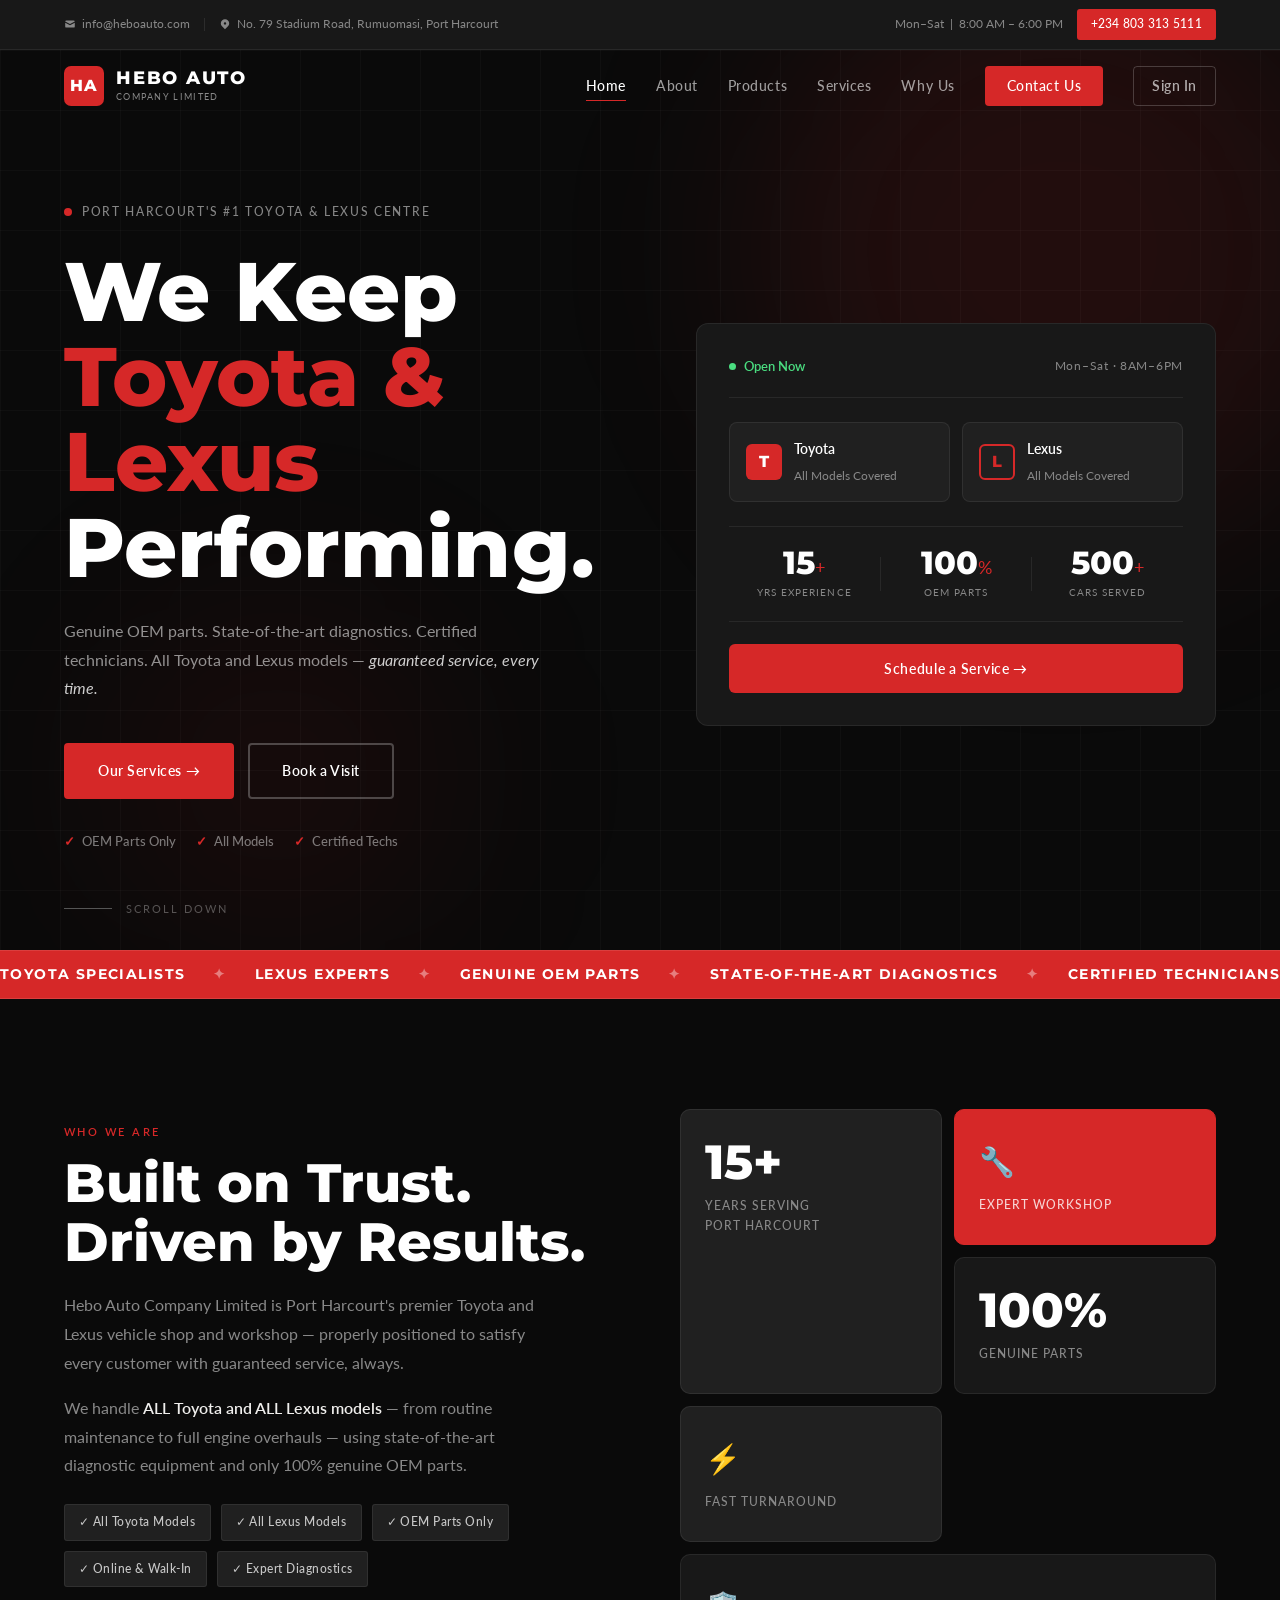
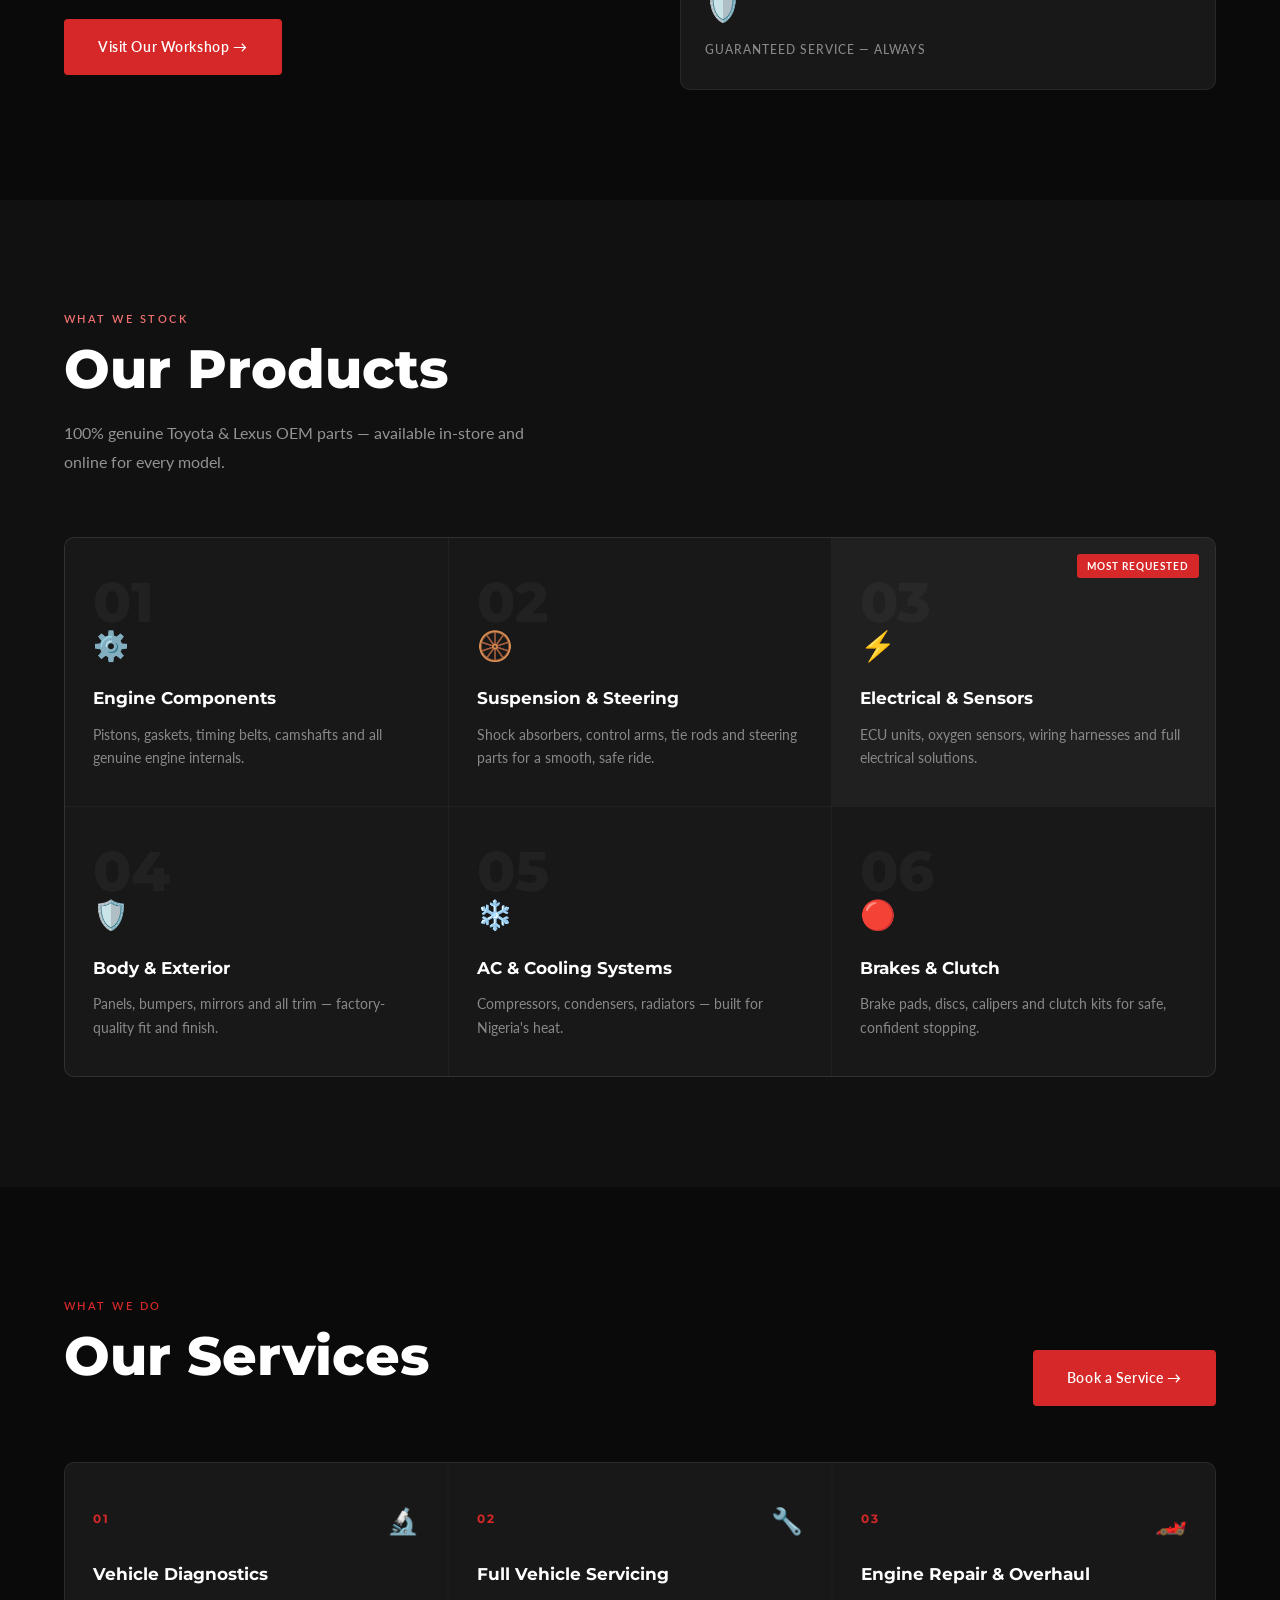
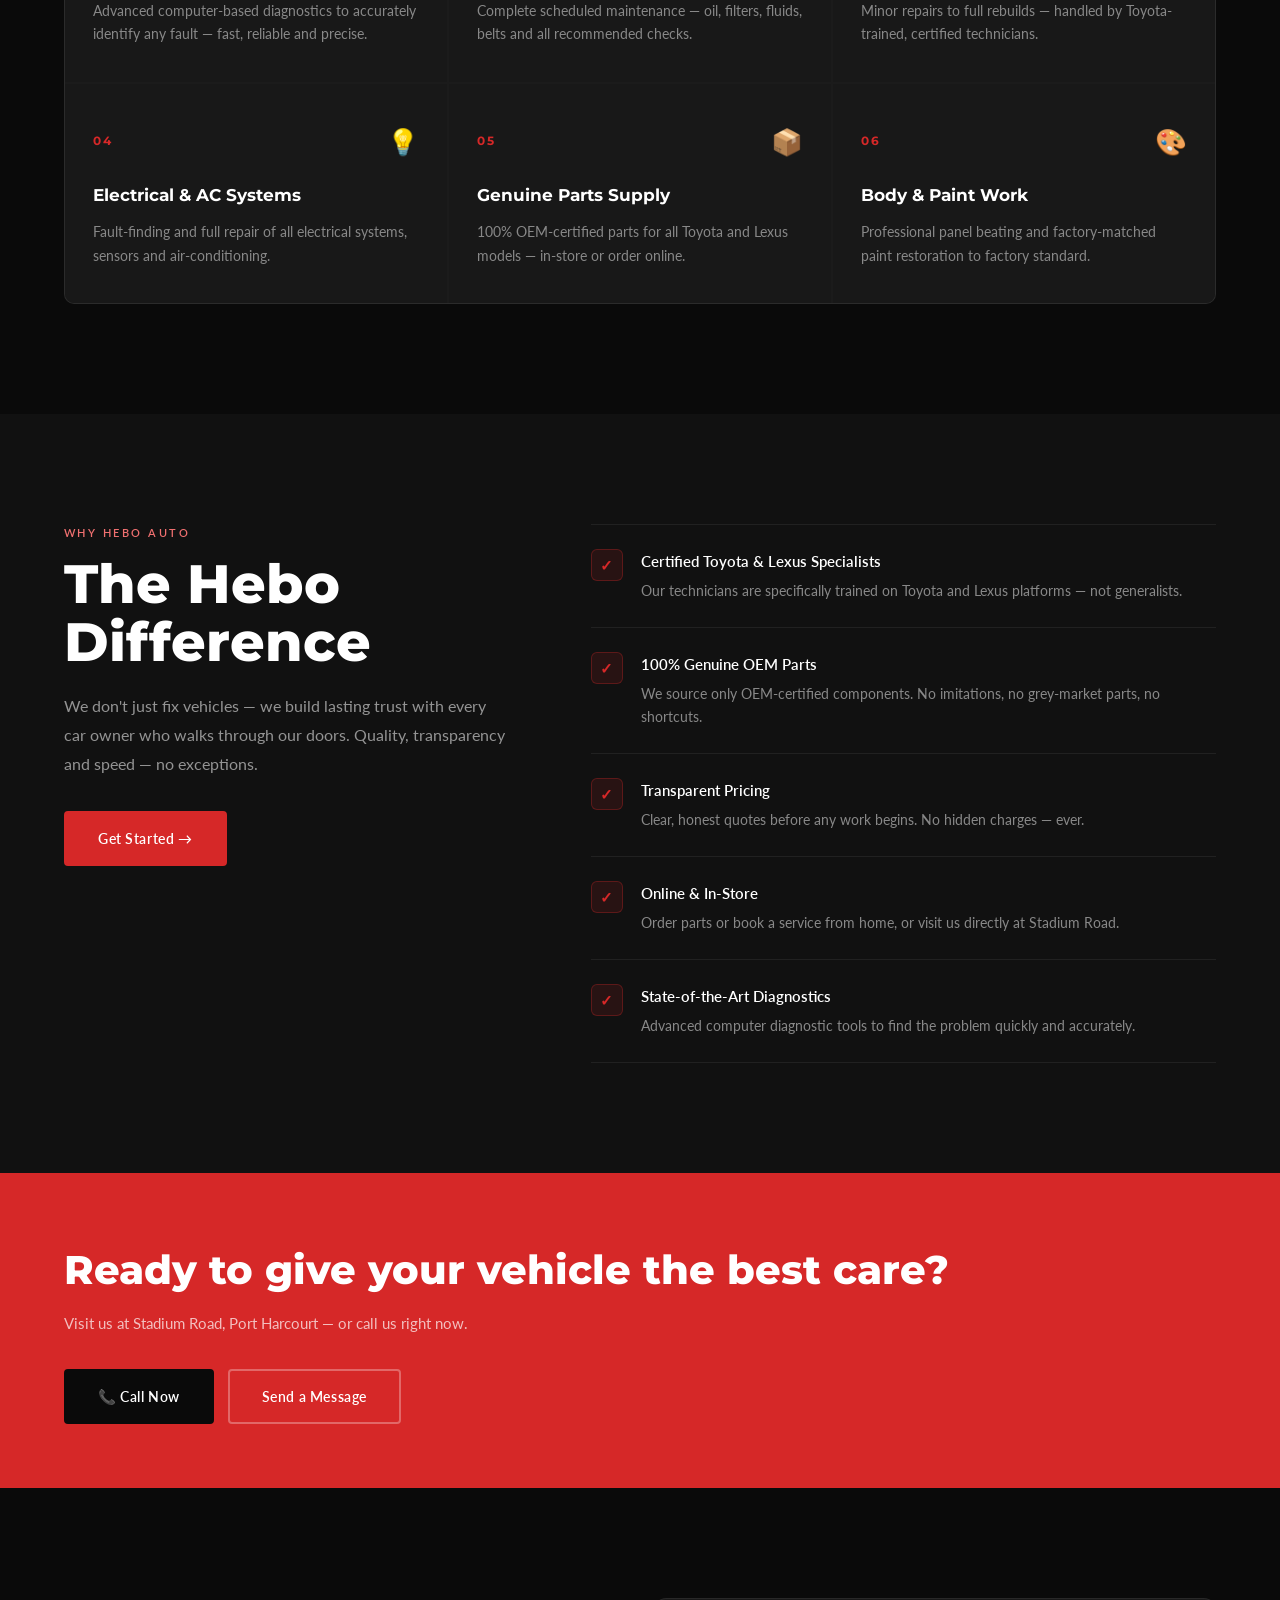
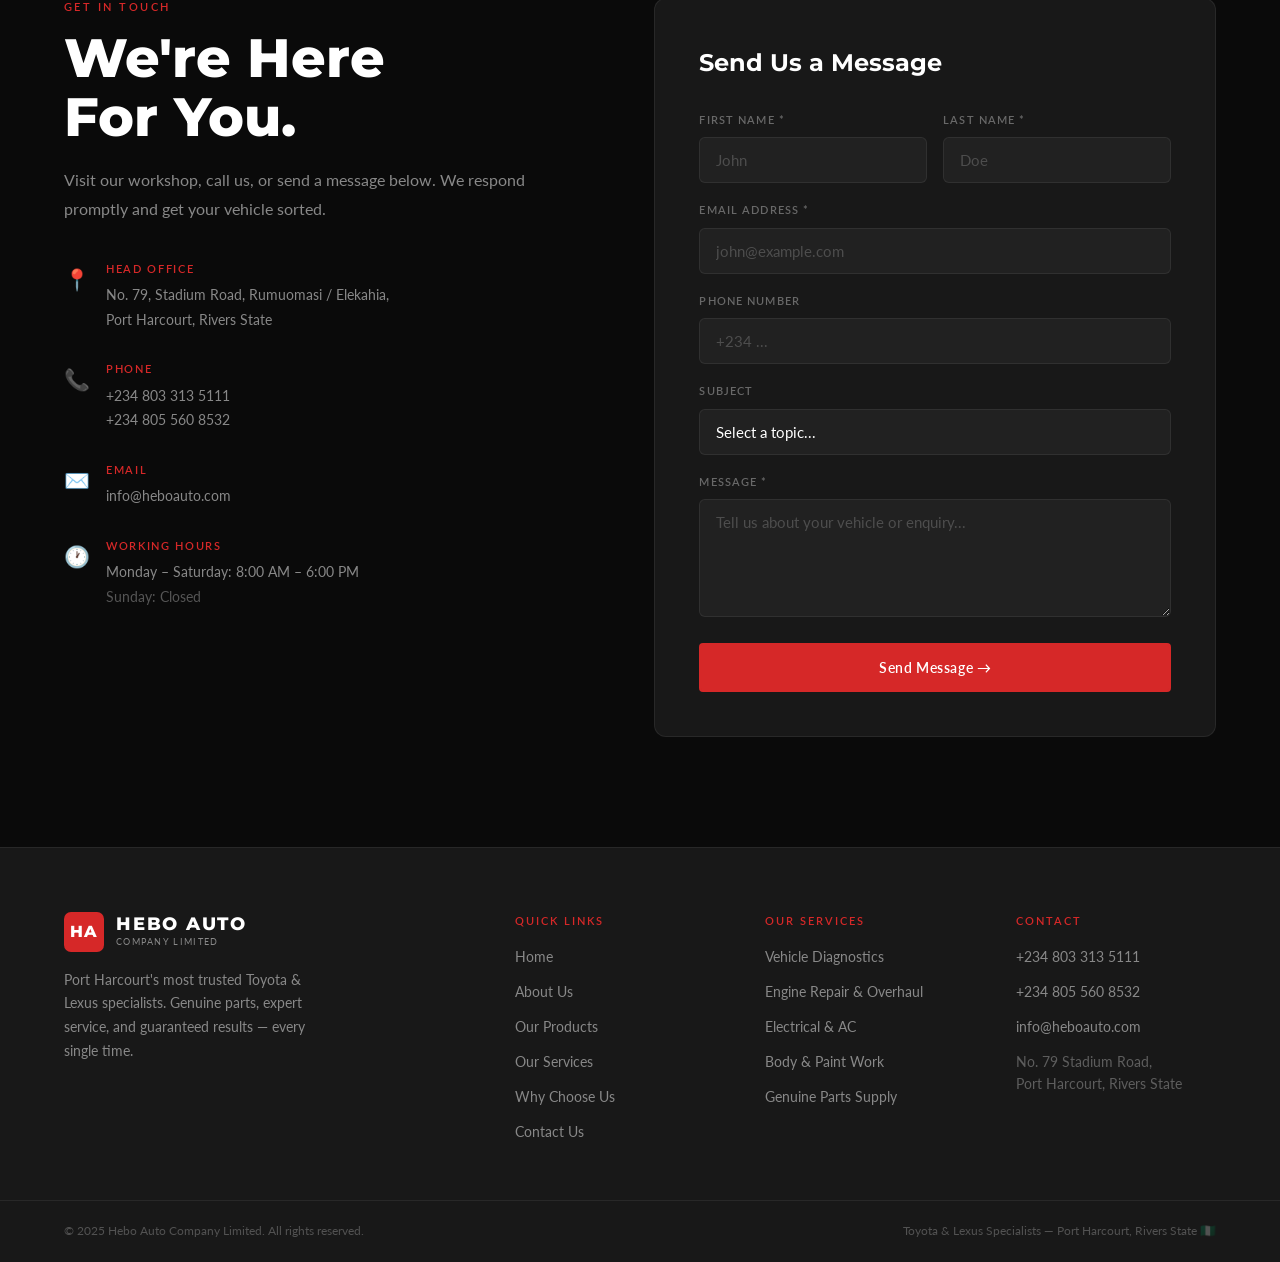
==== index.html @ d813a9c5 "Add files via upload" ====
<!DOCTYPE html>
<html lang="en">
<head>
  <meta charset="UTF-8"/>
  <meta name="viewport" content="width=device-width, initial-scale=1.0"/>
  <title>Hebo Auto Company Limited — Toyota & Lexus Specialists, Port Harcourt</title>
  <link rel="stylesheet" href="style.css"/>
  <link href="https://fonts.googleapis.com/css2?family=Montserrat:wght@400;500;600;700;800;900&family=Lato:wght@300;400;700&display=swap" rel="stylesheet"/>
</head>
<body>

  <!-- PAGE LOADER -->
  <div id="loader" class="loader">
    <div class="loader-content">
      <div class="loader-logo">HEBO<span>AUTO</span></div>
      <div class="loader-progress"><div class="loader-bar"></div></div>
      <div class="loader-tagline">Toyota &amp; Lexus Specialists · Port Harcourt</div>
    </div>
  </div>

  <!-- TOP CONTACT BAR -->
  <div class="topbar" id="topbar">
    <div class="topbar-inner">
      <div class="tb-left">
        <a href="mailto:info@heboauto.com">
          <svg viewBox="0 0 20 20" fill="currentColor"><path d="M2.003 5.884L10 9.882l7.997-3.998A2 2 0 0016 4H4a2 2 0 00-1.997 1.884z"/><path d="M18 8.118l-8 4-8-4V14a2 2 0 002 2h12a2 2 0 002-2V8.118z"/></svg>
          info@heboauto.com
        </a>
        <span class="tb-sep"></span>
        <span>
          <svg viewBox="0 0 20 20" fill="currentColor"><path fill-rule="evenodd" d="M5.05 4.05a7 7 0 119.9 9.9L10 18.9l-4.95-4.95a7 7 0 010-9.9zM10 11a2 2 0 100-4 2 2 0 000 4z" clip-rule="evenodd"/></svg>
          No. 79 Stadium Road, Rumuomasi, Port Harcourt
        </span>
      </div>
      <div class="tb-right">
        <span class="tb-hours">Mon–Sat &nbsp;|&nbsp; 8:00 AM – 6:00 PM</span>
        <a href="tel:+2348033135111" class="tb-phone">+234 803 313 5111</a>
      </div>
    </div>
  </div>

  <!-- NAVIGATION -->
  <header id="header">
    <div class="nav-inner">
      <a href="#home" class="logo">
        <div class="logo-icon">HA</div>
        <div class="logo-words">
          <span class="lw-main">HEBO AUTO</span>
          <span class="lw-sub">Company Limited</span>
        </div>
      </a>

      <nav class="nav-menu" id="navMenu">
        <a href="#home"     class="nm-link">Home</a>
        <a href="#about"    class="nm-link">About</a>
        <a href="#products" class="nm-link">Products</a>
        <a href="#services" class="nm-link">Services</a>
        <a href="#why"      class="nm-link">Why Us</a>
        <a href="#contact"  class="nm-link nm-cta">Contact Us</a>
        <a href="login.html" class="nm-link nm-login">Sign In</a>
      </nav>

      <button id="menuBtn" class="menu-btn" aria-label="Open menu">
        <span></span><span></span><span></span>
      </button>
    </div>
  </header>

  <!-- MOBILE DRAWER -->
  <div class="drawer" id="drawer">
    <div class="drawer-inner">
      <div class="drawer-logo">
        <div class="logo-icon">HA</div>
        <div class="logo-words">
          <span class="lw-main">HEBO AUTO</span>
          <span class="lw-sub">Company Limited</span>
        </div>
      </div>
      <nav class="drawer-nav">
        <a href="#home"     class="dn-link">Home</a>
        <a href="#about"    class="dn-link">About Us</a>
        <a href="#products" class="dn-link">Products</a>
        <a href="#services" class="dn-link">Services</a>
        <a href="#why"      class="dn-link">Why Choose Us</a>
        <a href="#contact"  class="dn-link">Contact Us</a>
        <a href="login.html"  class="dn-link">Sign In / My Account</a>
      </nav>
      <div class="drawer-contact">
        <a href="tel:+2348033135111">📞 +234 803 313 5111</a>
        <a href="tel:+2348055608532">📞 +234 805 560 8532</a>
        <a href="mailto:info@heboauto.com">✉️ info@heboauto.com</a>
      </div>
    </div>
  </div>
  <div class="drawer-backdrop" id="drawerBackdrop"></div>

  <!-- ======================================================
       HERO
  ====================================================== -->
  <section id="home" class="hero">
    <div class="hero-bg">
      <div class="hbg-grid"></div>
      <div class="hbg-glow g1"></div>
      <div class="hbg-glow g2"></div>
    </div>

    <div class="hero-inner">
      <!-- Left copy -->
      <div class="hero-copy">
        <div class="hero-badge">
          <span class="hb-dot"></span>
          Port Harcourt's #1 Toyota &amp; Lexus Centre
        </div>
        <h1 class="hero-title">
          <span class="ht" style="--d:0">We Keep</span>
          <span class="ht ht-red" style="--d:1">Toyota &amp;</span>
          <span class="ht ht-red" style="--d:2">Lexus</span>
          <span class="ht" style="--d:3">Performing.</span>
        </h1>
        <p class="hero-desc">Genuine OEM parts. State-of-the-art diagnostics. Certified technicians. All Toyota and Lexus models — <em>guaranteed service, every time.</em></p>
        <div class="hero-btns">
          <a href="#services" class="btn-red">Our Services <span class="btn-arrow">→</span></a>
          <a href="#contact"  class="btn-border">Book a Visit</a>
        </div>
        <div class="hero-trust">
          <div class="ht-item"><span class="ht-icon">✓</span> OEM Parts Only</div>
          <div class="ht-item"><span class="ht-icon">✓</span> All Models</div>
          <div class="ht-item"><span class="ht-icon">✓</span> Certified Techs</div>
        </div>
      </div>

      <!-- Right panel -->
      <div class="hero-panel">
        <div class="hp-status-row">
          <span class="hp-open"><span class="hp-dot"></span> Open Now</span>
          <span class="hp-time">Mon–Sat · 8AM–6PM</span>
        </div>

        <div class="hp-brands">
          <div class="hpb">
            <div class="hpb-badge">T</div>
            <div class="hpb-info">
              <strong>Toyota</strong>
              <span>All Models Covered</span>
            </div>
          </div>
          <div class="hpb">
            <div class="hpb-badge hpb-outline">L</div>
            <div class="hpb-info">
              <strong>Lexus</strong>
              <span>All Models Covered</span>
            </div>
          </div>
        </div>

        <div class="hp-stats">
          <div class="hps">
            <div class="hps-num"><strong data-to="15">0</strong><span>+</span></div>
            <span class="hps-lab">Yrs Experience</span>
          </div>
          <div class="hps-div"></div>
          <div class="hps">
            <div class="hps-num"><strong data-to="100">0</strong><span>%</span></div>
            <span class="hps-lab">OEM Parts</span>
          </div>
          <div class="hps-div"></div>
          <div class="hps">
            <div class="hps-num"><strong data-to="500">0</strong><span>+</span></div>
            <span class="hps-lab">Cars Served</span>
          </div>
        </div>

        <a href="#contact" class="hp-cta">Schedule a Service →</a>
      </div>
    </div>

    <div class="hero-scroll">
      <div class="hs-bar"></div>
      <span>Scroll Down</span>
    </div>
  </section>

  <!-- MARQUEE BAND -->
  <div class="band">
    <div class="band-track">
      <span>Toyota Specialists</span><i>✦</i>
      <span>Lexus Experts</span><i>✦</i>
      <span>Genuine OEM Parts</span><i>✦</i>
      <span>State-of-the-Art Diagnostics</span><i>✦</i>
      <span>Certified Technicians</span><i>✦</i>
      <span>Fast Turnaround</span><i>✦</i>
      <span>Port Harcourt's Best</span><i>✦</i>
      <span>Guaranteed Service</span><i>✦</i>
      <span>Toyota Specialists</span><i>✦</i>
      <span>Lexus Experts</span><i>✦</i>
      <span>Genuine OEM Parts</span><i>✦</i>
      <span>State-of-the-Art Diagnostics</span><i>✦</i>
      <span>Certified Technicians</span><i>✦</i>
      <span>Fast Turnaround</span><i>✦</i>
      <span>Port Harcourt's Best</span><i>✦</i>
      <span>Guaranteed Service</span><i>✦</i>
    </div>
  </div>

  <!-- ======================================================
       ABOUT
  ====================================================== -->
  <section id="about" class="about">
    <div class="wrap">
      <div class="about-left anim-left">
        <p class="label">Who We Are</p>
        <h2 class="sec-h2">Built on Trust.<br/>Driven by Results.</h2>
        <p class="sec-p">Hebo Auto Company Limited is Port Harcourt's premier Toyota and Lexus vehicle shop and workshop — properly positioned to satisfy every customer with guaranteed service, always.</p>
        <p class="sec-p">We handle <strong>ALL Toyota and ALL Lexus models</strong> — from routine maintenance to full engine overhauls — using state-of-the-art diagnostic equipment and only 100% genuine OEM parts.</p>
        <div class="tag-list">
          <span class="tag">✓ All Toyota Models</span>
          <span class="tag">✓ All Lexus Models</span>
          <span class="tag">✓ OEM Parts Only</span>
          <span class="tag">✓ Online &amp; Walk-In</span>
          <span class="tag">✓ Expert Diagnostics</span>
        </div>
        <a href="#contact" class="btn-red">Visit Our Workshop →</a>
      </div>

      <div class="about-right anim-right">
        <div class="mosaic">
          <div class="mc mc-tall mc-dark">
            <span class="mc-big">15+</span>
            <span class="mc-lab">Years Serving<br/>Port Harcourt</span>
          </div>
          <div class="mc mc-red">
            <span class="mc-ico">🔧</span>
            <span class="mc-lab">Expert Workshop</span>
          </div>
          <div class="mc">
            <span class="mc-big">100%</span>
            <span class="mc-lab">Genuine Parts</span>
          </div>
          <div class="mc mc-dark">
            <span class="mc-ico">⚡</span>
            <span class="mc-lab">Fast Turnaround</span>
          </div>
          <div class="mc mc-wide">
            <span class="mc-ico">🛡️</span>
            <span class="mc-lab">Guaranteed Service — Always</span>
          </div>
        </div>
      </div>
    </div>
  </section>

  <!-- ======================================================
       PRODUCTS
  ====================================================== -->
  <section id="products" class="products">
    <div class="wrap">
      <div class="sec-head anim-up">
        <p class="label label--light">What We Stock</p>
        <h2 class="sec-h2 sec-h2--light">Our Products</h2>
        <p class="sec-p sec-p--light">100% genuine Toyota &amp; Lexus OEM parts — available in-store and online for every model.</p>
      </div>

      <div class="prod-grid">
        <div class="pc anim-up" style="--pd:0s">
          <div class="pc-n">01</div>
          <div class="pc-ico">⚙️</div>
          <h3>Engine Components</h3>
          <p>Pistons, gaskets, timing belts, camshafts and all genuine engine internals.</p>
          <div class="pc-line"></div>
        </div>
        <div class="pc anim-up" style="--pd:.07s">
          <div class="pc-n">02</div>
          <div class="pc-ico">🛞</div>
          <h3>Suspension &amp; Steering</h3>
          <p>Shock absorbers, control arms, tie rods and steering parts for a smooth, safe ride.</p>
          <div class="pc-line"></div>
        </div>
        <div class="pc pc-hot anim-up" style="--pd:.14s">
          <div class="pc-badge">Most Requested</div>
          <div class="pc-n">03</div>
          <div class="pc-ico">⚡</div>
          <h3>Electrical &amp; Sensors</h3>
          <p>ECU units, oxygen sensors, wiring harnesses and full electrical solutions.</p>
          <div class="pc-line"></div>
        </div>
        <div class="pc anim-up" style="--pd:.21s">
          <div class="pc-n">04</div>
          <div class="pc-ico">🛡️</div>
          <h3>Body &amp; Exterior</h3>
          <p>Panels, bumpers, mirrors and all trim — factory-quality fit and finish.</p>
          <div class="pc-line"></div>
        </div>
        <div class="pc anim-up" style="--pd:.28s">
          <div class="pc-n">05</div>
          <div class="pc-ico">❄️</div>
          <h3>AC &amp; Cooling Systems</h3>
          <p>Compressors, condensers, radiators — built for Nigeria's heat.</p>
          <div class="pc-line"></div>
        </div>
        <div class="pc anim-up" style="--pd:.35s">
          <div class="pc-n">06</div>
          <div class="pc-ico">🔴</div>
          <h3>Brakes &amp; Clutch</h3>
          <p>Brake pads, discs, calipers and clutch kits for safe, confident stopping.</p>
          <div class="pc-line"></div>
        </div>
      </div>
    </div>
  </section>

  <!-- ======================================================
       SERVICES
  ====================================================== -->
  <section id="services" class="services">
    <div class="wrap">
      <div class="svc-top anim-up">
        <div>
          <p class="label">What We Do</p>
          <h2 class="sec-h2">Our Services</h2>
        </div>
        <a href="#contact" class="btn-red">Book a Service →</a>
      </div>

      <div class="svc-grid">
        <div class="sc anim-up" style="--pd:0s">
          <div class="sc-head"><span class="sc-n">01</span><span class="sc-ico">🔬</span></div>
          <h3>Vehicle Diagnostics</h3>
          <p>Advanced computer-based diagnostics to accurately identify any fault — fast, reliable and precise.</p>
        </div>
        <div class="sc anim-up" style="--pd:.07s">
          <div class="sc-head"><span class="sc-n">02</span><span class="sc-ico">🔧</span></div>
          <h3>Full Vehicle Servicing</h3>
          <p>Complete scheduled maintenance — oil, filters, fluids, belts and all recommended checks.</p>
        </div>
        <div class="sc anim-up" style="--pd:.14s">
          <div class="sc-head"><span class="sc-n">03</span><span class="sc-ico">🏎️</span></div>
          <h3>Engine Repair &amp; Overhaul</h3>
          <p>Minor repairs to full rebuilds — handled by Toyota-trained, certified technicians.</p>
        </div>
        <div class="sc anim-up" style="--pd:.21s">
          <div class="sc-head"><span class="sc-n">04</span><span class="sc-ico">💡</span></div>
          <h3>Electrical &amp; AC Systems</h3>
          <p>Fault-finding and full repair of all electrical systems, sensors and air-conditioning.</p>
        </div>
        <div class="sc anim-up" style="--pd:.28s">
          <div class="sc-head"><span class="sc-n">05</span><span class="sc-ico">📦</span></div>
          <h3>Genuine Parts Supply</h3>
          <p>100% OEM-certified parts for all Toyota and Lexus models — in-store or order online.</p>
        </div>
        <div class="sc anim-up" style="--pd:.35s">
          <div class="sc-head"><span class="sc-n">06</span><span class="sc-ico">🎨</span></div>
          <h3>Body &amp; Paint Work</h3>
          <p>Professional panel beating and factory-matched paint restoration to factory standard.</p>
        </div>
      </div>
    </div>
  </section>

  <!-- ======================================================
       WHY US
  ====================================================== -->
  <section id="why" class="why">
    <div class="wrap why-inner">
      <div class="why-left anim-left">
        <p class="label label--light">Why Hebo Auto</p>
        <h2 class="sec-h2 sec-h2--light">The Hebo<br/>Difference</h2>
        <p class="sec-p sec-p--light">We don't just fix vehicles — we build lasting trust with every car owner who walks through our doors. Quality, transparency and speed — no exceptions.</p>
        <a href="#contact" class="btn-red" style="margin-top:16px">Get Started →</a>
      </div>

      <div class="why-right anim-right">
        <div class="wi">
          <div class="wi-check">✓</div>
          <div class="wi-body">
            <strong>Certified Toyota &amp; Lexus Specialists</strong>
            <p>Our technicians are specifically trained on Toyota and Lexus platforms — not generalists.</p>
          </div>
        </div>
        <div class="wi">
          <div class="wi-check">✓</div>
          <div class="wi-body">
            <strong>100% Genuine OEM Parts</strong>
            <p>We source only OEM-certified components. No imitations, no grey-market parts, no shortcuts.</p>
          </div>
        </div>
        <div class="wi">
          <div class="wi-check">✓</div>
          <div class="wi-body">
            <strong>Transparent Pricing</strong>
            <p>Clear, honest quotes before any work begins. No hidden charges — ever.</p>
          </div>
        </div>
        <div class="wi">
          <div class="wi-check">✓</div>
          <div class="wi-body">
            <strong>Online &amp; In-Store</strong>
            <p>Order parts or book a service from home, or visit us directly at Stadium Road.</p>
          </div>
        </div>
        <div class="wi">
          <div class="wi-check">✓</div>
          <div class="wi-body">
            <strong>State-of-the-Art Diagnostics</strong>
            <p>Advanced computer diagnostic tools to find the problem quickly and accurately.</p>
          </div>
        </div>
      </div>
    </div>
  </section>

  <!-- CTA BAND -->
  <div class="cta-band">
    <div class="ctab-inner">
      <div class="ctab-text anim-up">
        <h2>Ready to give your vehicle the best care?</h2>
        <p>Visit us at Stadium Road, Port Harcourt — or call us right now.</p>
      </div>
      <div class="ctab-btns anim-up">
        <a href="tel:+2348033135111" class="btn-red">📞 Call Now</a>
        <a href="#contact" class="btn-border btn-border--light">Send a Message</a>
      </div>
    </div>
  </div>

  <!-- ======================================================
       CONTACT
  ====================================================== -->
  <section id="contact" class="contact">
    <div class="wrap contact-inner">
      <div class="contact-left anim-left">
        <p class="label">Get In Touch</p>
        <h2 class="sec-h2">We're Here<br/>For You.</h2>
        <p class="sec-p">Visit our workshop, call us, or send a message below. We respond promptly and get your vehicle sorted.</p>

        <div class="ci-list">
          <div class="ci">
            <span class="ci-ico">📍</span>
            <div>
              <strong>Head Office</strong>
              <p>No. 79, Stadium Road, Rumuomasi / Elekahia,<br/>Port Harcourt, Rivers State</p>
            </div>
          </div>
          <div class="ci">
            <span class="ci-ico">📞</span>
            <div>
              <strong>Phone</strong>
              <p><a href="tel:+2348033135111">+234 803 313 5111</a></p>
              <p><a href="tel:+2348055608532">+234 805 560 8532</a></p>
            </div>
          </div>
          <div class="ci">
            <span class="ci-ico">✉️</span>
            <div>
              <strong>Email</strong>
              <p><a href="mailto:info@heboauto.com">info@heboauto.com</a></p>
            </div>
          </div>
          <div class="ci">
            <span class="ci-ico">🕐</span>
            <div>
              <strong>Working Hours</strong>
              <p>Monday – Saturday: 8:00 AM – 6:00 PM</p>
              <p class="closed">Sunday: Closed</p>
            </div>
          </div>
        </div>
      </div>

      <div class="contact-right anim-right">
        <form id="contactForm" class="cform" novalidate>
          <h3>Send Us a Message</h3>
          <div class="cf-row">
            <div class="cf-f">
              <label>First Name *</label>
              <input type="text" id="fname" placeholder="John" required/>
            </div>
            <div class="cf-f">
              <label>Last Name *</label>
              <input type="text" id="lname" placeholder="Doe" required/>
            </div>
          </div>
          <div class="cf-f">
            <label>Email Address *</label>
            <input type="email" id="cemail" placeholder="john@example.com" required/>
          </div>
          <div class="cf-f">
            <label>Phone Number</label>
            <input type="tel" id="cphone" placeholder="+234 ..."/>
          </div>
          <div class="cf-f">
            <label>Subject</label>
            <select id="csubject">
              <option value="">Select a topic...</option>
              <option>Vehicle Servicing</option>
              <option>Spare Parts Enquiry</option>
              <option>Engine Repair</option>
              <option>Diagnostics</option>
              <option>Body &amp; Paint</option>
              <option>Other</option>
            </select>
          </div>
          <div class="cf-f">
            <label>Message *</label>
            <textarea id="cmessage" rows="5" placeholder="Tell us about your vehicle or enquiry..." required></textarea>
          </div>
          <button type="submit" class="btn-red btn-full">Send Message →</button>
          <div class="cf-success" id="formSuccess">✅ Message received! We'll be in touch shortly.</div>
        </form>
      </div>
    </div>
  </section>

  <!-- ======================================================
       FOOTER
  ====================================================== -->
  <footer class="footer">
    <div class="footer-top">
      <div class="ft-brand">
        <div class="logo" style="margin-bottom:16px">
          <div class="logo-icon">HA</div>
          <div class="logo-words">
            <span class="lw-main">HEBO AUTO</span>
            <span class="lw-sub">Company Limited</span>
          </div>
        </div>
        <p>Port Harcourt's most trusted Toyota &amp; Lexus specialists. Genuine parts, expert service, and guaranteed results — every single time.</p>
      </div>
      <div class="ft-col">
        <strong>Quick Links</strong>
        <a href="#home">Home</a>
        <a href="#about">About Us</a>
        <a href="#products">Our Products</a>
        <a href="#services">Our Services</a>
        <a href="#why">Why Choose Us</a>
        <a href="#contact">Contact Us</a>
      </div>
      <div class="ft-col">
        <strong>Our Services</strong>
        <a href="#services">Vehicle Diagnostics</a>
        <a href="#services">Engine Repair &amp; Overhaul</a>
        <a href="#services">Electrical &amp; AC</a>
        <a href="#services">Body &amp; Paint Work</a>
        <a href="#services">Genuine Parts Supply</a>
      </div>
      <div class="ft-col">
        <strong>Contact</strong>
        <a href="tel:+2348033135111">+234 803 313 5111</a>
        <a href="tel:+2348055608532">+234 805 560 8532</a>
        <a href="mailto:info@heboauto.com">info@heboauto.com</a>
        <span>No. 79 Stadium Road,<br/>Port Harcourt, Rivers State</span>
      </div>
    </div>
    <div class="footer-bottom">
      <p>© 2025 Hebo Auto Company Limited. All rights reserved.</p>
      <p>Toyota &amp; Lexus Specialists — Port Harcourt, Rivers State 🇳🇬</p>
    </div>
  </footer>

  <script src="script.js"></script>
</body>
</html>
---- style.css ----
/* ============================================================
   HEBO AUTO — COMPLETE STYLESHEET
   Theme: Dark Automotive · Red Accent · Montserrat + Lato
   ============================================================ */

:root {
  --black:   #0a0a0a;
  --dark:    #111111;
  --dark2:   #181818;
  --dark3:   #202020;
  --dark4:   #2c2c2c;
  --red:     #d62828;
  --red2:    #e03535;
  --red-dim: rgba(214,40,40,0.12);
  --white:   #ffffff;
  --off:     #f0efed;
  --grey:    #888888;
  --grey2:   #555555;
  --border:  rgba(255,255,255,0.07);

  --mont: 'Montserrat', sans-serif;
  --lato: 'Lato', sans-serif;
  --ease:  cubic-bezier(.4,0,.2,1);
}

/* ── RESET ── */
*,*::before,*::after { box-sizing:border-box; margin:0; padding:0 }
html { scroll-behavior:smooth; font-size:16px }
body { font-family:var(--lato); background:var(--black); color:var(--white); line-height:1.65; overflow-x:hidden }
a { color:inherit; text-decoration:none }
strong { font-weight:600; color:var(--white) }
em { font-style:italic; color:rgba(255,255,255,.8) }
::-webkit-scrollbar { width:4px }
::-webkit-scrollbar-track { background:var(--dark) }
::-webkit-scrollbar-thumb { background:var(--red); border-radius:2px }

/* ── PAGE LOADER ── */
.loader {
  position:fixed; inset:0;
  background:var(--black);
  display:flex; align-items:center; justify-content:center;
  z-index:9999;
  transition:opacity .7s var(--ease), visibility .7s;
}
.loader.out { opacity:0; visibility:hidden; pointer-events:none }
.loader-content { text-align:center }
.loader-logo {
  font-family:var(--mont); font-size:2.2rem; font-weight:800;
  letter-spacing:.2em; color:var(--white); margin-bottom:24px;
  animation:fadeIn .5s ease forwards;
}
.loader-logo span { color:var(--red) }
.loader-progress {
  width:200px; height:2px; background:var(--dark4);
  border-radius:2px; overflow:hidden; margin:0 auto 16px;
}
.loader-bar {
  height:100%; background:var(--red); width:0;
  animation:loadBar 1.6s var(--ease) forwards;
}
@keyframes loadBar { to { width:100% } }
.loader-tagline {
  font-size:.72rem; letter-spacing:.18em; text-transform:uppercase;
  color:var(--grey); animation:fadeIn .5s ease .4s both;
}

/* ── TOP BAR ── */
.topbar {
  background:var(--dark2); border-bottom:1px solid var(--border);
  padding:9px 5%; font-size:.78rem;
}
.topbar-inner {
  max-width:1280px; margin:0 auto;
  display:flex; justify-content:space-between; align-items:center;
  gap:12px; flex-wrap:wrap;
}
.tb-left, .tb-right { display:flex; align-items:center; gap:14px; flex-wrap:wrap }
.tb-left a, .tb-left span {
  color:var(--grey); display:flex; align-items:center; gap:6px;
  transition:color .2s;
}
.tb-left a:hover { color:var(--white) }
.tb-left svg { width:12px; height:12px; flex-shrink:0 }
.tb-sep { width:1px; height:13px; background:var(--dark4) }
.tb-hours { color:var(--grey) }
.tb-phone {
  background:var(--red); color:var(--white);
  padding:5px 14px; border-radius:3px;
  font-weight:500; letter-spacing:.02em;
  transition:background .2s;
}
.tb-phone:hover { background:var(--red2) }

/* ── HEADER ── */
#header {
  position:fixed; left:0; right:0; z-index:800;
  padding:16px 5%;
  transition:background .4s var(--ease), padding .3s, box-shadow .4s, top .3s;
  top:37px;
}
#header.scrolled {
  background:rgba(10,10,10,.97);
  backdrop-filter:blur(20px);
  padding:12px 5%;
  box-shadow:0 1px 0 var(--border);
  top:0;
}
.nav-inner {
  max-width:1280px; margin:0 auto;
  display:flex; align-items:center; justify-content:space-between; gap:24px;
}
.logo { display:flex; align-items:center; gap:12px }
.logo-icon {
  width:40px; height:40px; border-radius:7px;
  background:var(--red); flex-shrink:0;
  font-family:var(--mont); font-size:1rem; font-weight:800;
  display:flex; align-items:center; justify-content:center;
  color:var(--white); letter-spacing:.04em;
  transition:background .2s;
}
.logo:hover .logo-icon { background:var(--red2) }
.lw-main {
  display:block; font-family:var(--mont);
  font-size:1.1rem; font-weight:800; letter-spacing:.1em;
  color:var(--white); line-height:1.1;
}
.lw-sub {
  display:block; font-size:.58rem; letter-spacing:.14em;
  text-transform:uppercase; color:var(--grey); margin-top:1px;
}
.nav-menu { display:flex; align-items:center; gap:30px }
.nm-link {
  font-size:.85rem; font-weight:500; letter-spacing:.04em;
  color:rgba(255,255,255,.6); position:relative;
  transition:color .25s;
}
.nm-link::after {
  content:''; position:absolute; bottom:-4px; left:0;
  height:1.5px; width:0; background:var(--red);
  transition:width .3s var(--ease);
}
.nm-link:hover, .nm-link.active { color:var(--white) }
.nm-link:hover::after, .nm-link.active::after { width:100% }
.nm-cta {
  background:var(--red); color:var(--white) !important;
  padding:9px 22px; border-radius:4px;
  transition:background .25s, transform .2s !important;
}
.nm-cta::after { display:none !important }
.nm-cta:hover { background:var(--red2); transform:translateY(-1px) }

/* Hamburger */
.menu-btn {
  display:none; flex-direction:column; gap:5px;
  background:none; border:none; cursor:pointer; padding:6px; z-index:810;
}
.menu-btn span {
  display:block; width:24px; height:2px;
  background:var(--white); border-radius:2px;
  transition:.3s var(--ease);
}
.menu-btn.open span:nth-child(1) { transform:translateY(7px) rotate(45deg) }
.menu-btn.open span:nth-child(2) { opacity:0 }
.menu-btn.open span:nth-child(3) { transform:translateY(-7px) rotate(-45deg) }

/* ── MOBILE DRAWER ── */
.drawer {
  position:fixed; top:0; right:-320px; width:300px; height:100vh;
  background:var(--dark2); z-index:900;
  transition:right .4s var(--ease);
  border-left:1px solid var(--border);
  overflow-y:auto;
}
.drawer.open { right:0 }
.drawer-backdrop {
  position:fixed; inset:0; background:rgba(0,0,0,.6);
  z-index:899; opacity:0; visibility:hidden;
  transition:opacity .4s, visibility .4s;
}
.drawer-backdrop.show { opacity:1; visibility:visible }
.drawer-inner { padding:32px 28px }
.drawer-logo { display:flex; align-items:center; gap:12px; margin-bottom:40px; padding-bottom:28px; border-bottom:1px solid var(--border) }
.drawer-nav { display:flex; flex-direction:column; gap:4px; margin-bottom:40px }
.dn-link {
  font-family:var(--mont); font-size:1.1rem; font-weight:700;
  color:rgba(255,255,255,.65); padding:12px 0;
  border-bottom:1px solid var(--border);
  transition:color .2s, padding-left .2s;
}
.dn-link:last-child { border-bottom:none }
.dn-link:hover { color:var(--red); padding-left:8px }
.drawer-contact { display:flex; flex-direction:column; gap:10px }
.drawer-contact a { font-size:.88rem; color:var(--grey); transition:color .2s }
.drawer-contact a:hover { color:var(--white) }

/* ── BUTTONS ── */
.btn-red {
  display:inline-block;
  background:var(--red); color:var(--white);
  font-family:var(--lato); font-weight:600; font-size:.9rem;
  letter-spacing:.04em; padding:14px 32px; border-radius:4px;
  border:2px solid var(--red);
  transition:background .25s, transform .25s, box-shadow .25s;
}
.btn-red:hover { background:var(--red2); transform:translateY(-2px); box-shadow:0 10px 30px rgba(214,40,40,.3) }
.btn-arrow { display:inline-block; transition:transform .25s }
.btn-red:hover .btn-arrow { transform:translateX(4px) }
.btn-full { width:100%; text-align:center }

.btn-border {
  display:inline-block; background:transparent; color:var(--white);
  font-weight:600; font-size:.9rem; letter-spacing:.04em;
  padding:14px 32px; border-radius:4px;
  border:2px solid rgba(255,255,255,.25);
  transition:border-color .25s, transform .25s;
}
.btn-border:hover { border-color:var(--white); transform:translateY(-2px) }
.btn-border--light { border-color:rgba(255,255,255,.3) }
.btn-border--light:hover { border-color:var(--white) }

/* ── SCROLL REVEAL ── */
.anim-up, .anim-left, .anim-right {
  opacity:0; transform:translateY(40px);
  transition:opacity .7s var(--ease), transform .7s var(--ease);
}
.anim-left  { transform:translateX(-40px) }
.anim-right { transform:translateX(40px) }
.anim-up.visible, .anim-left.visible, .anim-right.visible {
  opacity:1; transform:translate(0,0);
}

/* ── SECTION SHARED ── */
.wrap { max-width:1280px; margin:0 auto; padding:110px 5% }
.label {
  font-size:.7rem; font-weight:600; letter-spacing:.22em;
  text-transform:uppercase; color:var(--red);
  display:block; margin-bottom:12px;
}
.label--light { color:#f07070 }
.sec-h2 {
  font-family:var(--mont); font-weight:800;
  font-size:clamp(2rem,4.5vw,3.4rem); line-height:1.08;
  color:var(--white); margin-bottom:20px;
}
.sec-h2--light { color:var(--white) }
.sec-p { font-size:1rem; color:var(--grey); line-height:1.8; margin-bottom:16px; max-width:500px }
.sec-p--light { color:rgba(255,255,255,.55) }
.sec-p strong { color:var(--off) }
.sec-head { margin-bottom:60px; max-width:560px }

/* ============================================================
   HERO
   ============================================================ */
.hero {
  min-height:100vh; padding:140px 5% 90px;
  position:relative; overflow:hidden;
  display:flex; align-items:center;
}
.hero-bg { position:absolute; inset:0; pointer-events:none }
.hbg-grid {
  position:absolute; inset:0;
  background-image:
    linear-gradient(rgba(255,255,255,.023) 1px, transparent 1px),
    linear-gradient(90deg, rgba(255,255,255,.023) 1px, transparent 1px);
  background-size:60px 60px;
}
.hbg-glow {
  position:absolute; border-radius:50%;
  filter:blur(100px); pointer-events:none;
}
.g1 { width:600px; height:600px; background:rgba(214,40,40,.12); top:-100px; right:-80px }
.g2 { width:350px; height:350px; background:rgba(214,40,40,.07); bottom:0; left:8% }

.hero-inner {
  position:relative; z-index:2;
  max-width:1280px; margin:0 auto; width:100%;
  display:grid; grid-template-columns:1.1fr 1fr; gap:60px; align-items:center;
}

/* Hero copy */
.hero-badge {
  display:inline-flex; align-items:center; gap:10px;
  font-size:.75rem; font-weight:500; letter-spacing:.14em;
  text-transform:uppercase; color:rgba(255,255,255,.5);
  margin-bottom:28px;
  opacity:0; animation:fadeUp .6s var(--ease) .2s forwards;
}
.hb-dot {
  width:8px; height:8px; border-radius:50%; background:var(--red);
  animation:pulseDot 2s infinite;
}
@keyframes pulseDot {
  0%,100% { box-shadow:0 0 0 0 rgba(214,40,40,.5) }
  50%      { box-shadow:0 0 0 8px rgba(214,40,40,0) }
}
.hero-title {
  font-family:var(--mont); font-weight:800;
  font-size:clamp(3rem,6.5vw,6rem); line-height:1;
  margin-bottom:28px; display:flex; flex-direction:column; gap:2px;
}
.ht {
  display:block; color:var(--white);
  opacity:0; animation:fadeUp .7s var(--ease) forwards;
  animation-delay:calc(.35s + var(--d) * .12s);
}
.ht-red { color:var(--red) }
.hero-desc {
  font-size:1rem; color:rgba(255,255,255,.55);
  line-height:1.8; max-width:480px; margin-bottom:40px;
  opacity:0; animation:fadeUp .7s var(--ease) .9s forwards;
}
.hero-btns {
  display:flex; gap:14px; flex-wrap:wrap;
  opacity:0; animation:fadeUp .7s var(--ease) 1.05s forwards;
  margin-bottom:32px;
}
.hero-trust {
  display:flex; gap:20px; flex-wrap:wrap;
  opacity:0; animation:fadeUp .7s var(--ease) 1.2s forwards;
}
.ht-item {
  display:flex; align-items:center; gap:7px;
  font-size:.8rem; color:rgba(255,255,255,.45); font-weight:500;
}
.ht-icon { color:var(--red); font-weight:700 }

/* Hero panel */
.hero-panel {
  background:var(--dark2); border:1px solid var(--border);
  border-radius:12px; padding:32px;
  opacity:0; animation:fadeUp .8s var(--ease) 1.3s forwards;
}
.hp-status-row {
  display:flex; justify-content:space-between; align-items:center;
  margin-bottom:24px; padding-bottom:20px; border-bottom:1px solid var(--border);
}
.hp-open { display:flex; align-items:center; gap:8px; font-size:.8rem; font-weight:600; color:#4ade80 }
.hp-dot { width:7px; height:7px; border-radius:50%; background:#4ade80; animation:pulseDot2 2s infinite }
@keyframes pulseDot2 {
  0%,100% { box-shadow:0 0 0 0 rgba(74,222,128,.5) }
  50%      { box-shadow:0 0 0 6px rgba(74,222,128,0) }
}
.hp-time { font-size:.75rem; color:var(--grey); letter-spacing:.06em }
.hp-brands { display:flex; gap:12px; margin-bottom:24px; flex-wrap:wrap }
.hpb {
  flex:1; min-width:120px;
  display:flex; align-items:center; gap:12px;
  background:var(--dark3); border:1px solid var(--border);
  border-radius:8px; padding:14px 16px;
  transition:border-color .25s;
}
.hpb:hover { border-color:rgba(214,40,40,.4) }
.hpb-badge {
  width:36px; height:36px; border-radius:6px; background:var(--red);
  font-family:var(--mont); font-size:1rem; font-weight:800;
  display:flex; align-items:center; justify-content:center;
  color:var(--white); flex-shrink:0;
}
.hpb-outline { background:transparent; border:2px solid var(--red); color:var(--red) }
.hpb-info strong { display:block; font-size:.9rem; color:var(--white); font-weight:600 }
.hpb-info span  { font-size:.72rem; color:var(--grey) }
.hp-stats {
  display:flex; align-items:center;
  padding:20px 0; border-top:1px solid var(--border); border-bottom:1px solid var(--border);
  margin-bottom:22px;
}
.hps { flex:1; text-align:center; display:flex; flex-direction:column; align-items:center }
.hps-num { line-height:1 }
.hps-num strong {
  font-family:var(--mont); font-size:2rem; font-weight:800; color:var(--white);
}
.hps-num span { font-size:1.1rem; color:var(--red) }
.hps-lab { font-size:.65rem; text-transform:uppercase; letter-spacing:.1em; color:var(--grey); margin-top:5px }
.hps-div { width:1px; height:34px; background:var(--border) }
.hp-cta {
  display:block; text-align:center;
  background:var(--red); color:var(--white);
  font-weight:600; font-size:.88rem; letter-spacing:.05em;
  padding:13px; border-radius:6px;
  transition:background .25s, transform .2s;
}
.hp-cta:hover { background:var(--red2); transform:translateY(-1px) }

/* Scroll hint */
.hero-scroll {
  position:absolute; bottom:32px; left:5%; z-index:2;
  display:flex; align-items:center; gap:14px;
  font-size:.68rem; text-transform:uppercase; letter-spacing:.18em; color:rgba(255,255,255,.3);
  opacity:0; animation:fadeIn 1s ease 2s forwards;
}
.hs-bar {
  width:48px; height:1px; background:var(--grey2);
  position:relative; overflow:hidden;
}
.hs-bar::after {
  content:''; position:absolute; top:0; left:-100%; width:100%; height:100%;
  background:var(--red); animation:scanBar 2.5s ease infinite 2.5s;
}
@keyframes scanBar { 0%{left:-100%} 100%{left:100%} }

/* ============================================================
   MARQUEE BAND
   ============================================================ */
.band {
  background:var(--red); overflow:hidden;
  padding:12px 0;
  border-top:1px solid rgba(255,255,255,.1);
  border-bottom:1px solid rgba(255,255,255,.1);
}
.band-track {
  display:flex; gap:28px; white-space:nowrap;
  animation:marquee 30s linear infinite;
  font-family:var(--mont); font-size:.88rem; font-weight:700;
  letter-spacing:.1em; text-transform:uppercase; color:var(--white);
}
.band-track i { color:rgba(255,255,255,.4); font-style:normal }
.band-track:hover { animation-play-state:paused }
@keyframes marquee { from{transform:translateX(0)} to{transform:translateX(-50%)} }

/* ============================================================
   ABOUT
   ============================================================ */
.about { background:var(--black) }
.about .wrap {
  display:grid; grid-template-columns:1fr 1fr; gap:80px; align-items:center;
}
.tag-list { display:flex; flex-wrap:wrap; gap:10px; margin:24px 0 32px }
.tag {
  background:var(--dark3); border:1px solid var(--border);
  border-radius:3px; padding:7px 14px;
  font-size:.78rem; font-weight:500; color:rgba(255,255,255,.75);
  letter-spacing:.04em;
  transition:border-color .2s, color .2s;
}
.tag:hover { border-color:rgba(214,40,40,.5); color:var(--white) }

/* Mosaic */
.mosaic {
  display:grid; grid-template-columns:1fr 1fr;
  grid-template-rows:auto auto auto; gap:12px;
}
.mc {
  background:var(--dark2); border:1px solid var(--border);
  border-radius:10px; padding:28px 24px;
  display:flex; flex-direction:column; gap:10px;
  transition:border-color .3s, transform .3s;
}
.mc:hover { border-color:rgba(214,40,40,.5); transform:translateY(-4px) }
.mc-tall { grid-column:1; grid-row:1/3 }
.mc-dark { background:var(--dark3) }
.mc-red  { background:var(--red); border-color:var(--red) }
.mc-red .mc-lab { color:rgba(255,255,255,.8) }
.mc-wide { grid-column:1/-1 }
.mc-big {
  font-family:var(--mont); font-size:3rem; font-weight:800;
  color:var(--white); line-height:1;
}
.mc-lab {
  font-size:.78rem; font-weight:500;
  text-transform:uppercase; letter-spacing:.08em; color:var(--grey);
}
.mc-ico { font-size:1.8rem }

/* ============================================================
   PRODUCTS
   ============================================================ */
.products { background:var(--dark) }
.prod-grid {
  display:grid; grid-template-columns:repeat(3,1fr);
  gap:1px; background:var(--border);
  border:1px solid var(--border); border-radius:10px; overflow:hidden;
}
.pc {
  background:var(--dark2); padding:36px 28px;
  position:relative; transition:background .3s;
}
.pc:hover { background:var(--dark3) }
.pc:hover .pc-line { width:100% }
.pc-n {
  font-family:var(--mont); font-size:3.5rem; font-weight:800;
  color:rgba(255,255,255,.04); line-height:1; margin-bottom:-8px;
}
.pc-ico { font-size:1.8rem; margin-bottom:16px }
.pc h3 {
  font-family:var(--mont); font-size:1.05rem; font-weight:700;
  color:var(--white); margin-bottom:10px;
}
.pc p { font-size:.87rem; color:var(--grey); line-height:1.7 }
.pc-line {
  position:absolute; bottom:0; left:0;
  height:2px; width:0; background:var(--red);
  transition:width .4s var(--ease);
}
.pc-hot { background:var(--dark3) }
.pc-badge {
  position:absolute; top:16px; right:16px;
  background:var(--red); color:var(--white);
  font-size:.62rem; font-weight:700; letter-spacing:.1em;
  text-transform:uppercase; padding:4px 10px; border-radius:3px;
}

/* ============================================================
   SERVICES
   ============================================================ */
.services { background:var(--black) }
.svc-top {
  display:flex; justify-content:space-between; align-items:flex-end;
  margin-bottom:56px; gap:24px; flex-wrap:wrap;
}
.svc-grid {
  display:grid; grid-template-columns:repeat(3,1fr);
  gap:2px; background:var(--border);
  border:1px solid var(--border); border-radius:10px; overflow:hidden;
}
.sc {
  background:var(--dark2); padding:36px 28px;
  position:relative; transition:background .3s;
}
.sc::before {
  content:''; position:absolute; top:0; left:0; right:0; height:2px;
  background:var(--red); transform:scaleX(0); transform-origin:left;
  transition:transform .4s var(--ease);
}
.sc:hover { background:var(--dark3) }
.sc:hover::before { transform:scaleX(1) }
.sc-head {
  display:flex; justify-content:space-between; align-items:center;
  margin-bottom:20px;
}
.sc-n {
  font-family:var(--mont); font-size:.72rem; font-weight:700;
  letter-spacing:.15em; color:var(--red);
}
.sc-ico { font-size:1.6rem }
.sc h3 {
  font-family:var(--mont); font-size:1.05rem; font-weight:700;
  color:var(--white); margin-bottom:10px;
}
.sc p { font-size:.87rem; color:var(--grey); line-height:1.7 }

/* ============================================================
   WHY US
   ============================================================ */
.why { background:var(--dark) }
.why-inner {
  display:grid; grid-template-columns:1fr 1.4fr; gap:80px; align-items:start;
}
.why-left { position:sticky; top:120px }
.wi {
  display:flex; gap:18px; align-items:flex-start;
  padding:24px 0; border-bottom:1px solid var(--border);
  transition:transform .3s;
}
.wi:first-child { border-top:1px solid var(--border) }
.wi:hover { transform:translateX(6px) }
.wi-check {
  width:32px; height:32px; border-radius:6px;
  background:var(--red-dim); border:1px solid rgba(214,40,40,.3);
  color:var(--red); font-size:.95rem; font-weight:700;
  display:flex; align-items:center; justify-content:center; flex-shrink:0;
  transition:background .25s;
}
.wi:hover .wi-check { background:rgba(214,40,40,.2) }
.wi-body strong { display:block; font-size:.95rem; color:var(--white); margin-bottom:6px }
.wi-body p { font-size:.87rem; color:var(--grey); line-height:1.65 }

/* ============================================================
   CTA BAND
   ============================================================ */
.cta-band { background:var(--red); padding:64px 5% }
.ctab-inner {
  max-width:1280px; margin:0 auto;
  display:flex; justify-content:space-between; align-items:center;
  gap:32px; flex-wrap:wrap;
}
.ctab-text h2 {
  font-family:var(--mont); font-size:clamp(1.6rem,3.5vw,2.5rem);
  font-weight:800; color:var(--white); margin-bottom:8px;
}
.ctab-text p { font-size:.95rem; color:rgba(255,255,255,.7) }
.ctab-btns { display:flex; gap:14px; flex-wrap:wrap }
.cta-band .btn-red { background:var(--black); color:var(--white); border-color:var(--black) }
.cta-band .btn-red:hover { background:var(--dark2); box-shadow:none }

/* ============================================================
   CONTACT
   ============================================================ */
.contact { background:var(--black) }
.contact-inner {
  display:grid; grid-template-columns:1fr 1.1fr; gap:80px; align-items:start;
}
.ci-list { margin-top:36px }
.ci { display:flex; gap:16px; align-items:flex-start; margin-bottom:28px }
.ci-ico { font-size:1.3rem; margin-top:2px }
.ci strong {
  display:block; font-size:.7rem; text-transform:uppercase;
  letter-spacing:.15em; color:var(--red); margin-bottom:5px;
}
.ci p, .ci a { font-size:.9rem; color:var(--grey); line-height:1.7 }
.ci a:hover { color:var(--white) }
.closed { color:var(--grey2) !important }

/* Form */
.cform {
  background:var(--dark2); border:1px solid var(--border);
  border-radius:12px; padding:44px;
}
.cform h3 {
  font-family:var(--mont); font-size:1.5rem; font-weight:700;
  color:var(--white); margin-bottom:28px;
}
.cf-row { display:grid; grid-template-columns:1fr 1fr; gap:16px }
.cf-f { margin-bottom:18px }
.cf-f label {
  display:block; font-size:.7rem; font-weight:600;
  text-transform:uppercase; letter-spacing:.1em;
  color:rgba(255,255,255,.35); margin-bottom:8px;
}
.cf-f input, .cf-f textarea, .cf-f select {
  width:100%; background:rgba(255,255,255,.04);
  border:1px solid var(--border); border-radius:6px;
  padding:13px 16px; font-family:var(--lato); font-size:.92rem;
  color:var(--white); outline:none; resize:vertical;
  transition:border-color .25s;
  -webkit-appearance:none;
}
.cf-f input::placeholder, .cf-f textarea::placeholder { color:rgba(255,255,255,.2) }
.cf-f input:focus, .cf-f textarea:focus, .cf-f select:focus { border-color:var(--red) }
.cf-f select option { background:var(--dark2); color:var(--white) }
.field-err {
  display:block; font-size:.78rem; color:#f87171;
  margin-top:5px;
}
.cf-success {
  display:none; margin-top:16px;
  background:rgba(74,222,128,.1); border:1px solid rgba(74,222,128,.3);
  color:#4ade80; border-radius:6px; padding:13px 16px;
  font-size:.9rem; text-align:center;
}

/* ============================================================
   FOOTER
   ============================================================ */
.footer { background:var(--dark2); border-top:1px solid var(--border) }
.footer-top {
  max-width:1280px; margin:0 auto;
  display:grid; grid-template-columns:2fr 1fr 1fr 1fr; gap:50px;
  padding:64px 5% 56px;
}
.ft-brand p { font-size:.87rem; color:var(--grey); line-height:1.7; max-width:260px; margin-top:4px }
.ft-col { display:flex; flex-direction:column; gap:12px }
.ft-col strong {
  font-size:.7rem; text-transform:uppercase; letter-spacing:.18em;
  color:var(--red); margin-bottom:4px;
}
.ft-col a { font-size:.87rem; color:var(--grey); transition:color .2s }
.ft-col a:hover { color:var(--white) }
.ft-col span { font-size:.87rem; color:rgba(255,255,255,.3); line-height:1.6 }
.footer-bottom {
  max-width:1280px; margin:0 auto;
  border-top:1px solid var(--border); padding:20px 5%;
  display:flex; justify-content:space-between; align-items:center;
  gap:16px; flex-wrap:wrap;
}
.footer-bottom p { font-size:.78rem; color:rgba(255,255,255,.25) }

/* ── KEYFRAMES ── */
@keyframes fadeUp  { from{opacity:0;transform:translateY(28px)} to{opacity:1;transform:translateY(0)} }
@keyframes fadeIn  { from{opacity:0} to{opacity:1} }

/* ── RESPONSIVE ── */
@media(max-width:1100px){
  .hero-inner { grid-template-columns:1fr; max-width:640px }
  .about .wrap { grid-template-columns:1fr; gap:50px }
  .prod-grid { grid-template-columns:1fr 1fr }
  .svc-grid { grid-template-columns:1fr 1fr }
  .why-inner { grid-template-columns:1fr; gap:50px }
  .why-left { position:static }
  .contact-inner { grid-template-columns:1fr; gap:50px }
  .footer-top { grid-template-columns:1fr 1fr; gap:36px }
}
@media(max-width:768px){
  .topbar { display:none }
  #header { top:0 !important }
  .nav-menu { display:none }
  .menu-btn { display:flex }
  .hero { padding:110px 5% 80px }
  .prod-grid, .svc-grid { grid-template-columns:1fr }
  .cf-row { grid-template-columns:1fr }
  .footer-top { grid-template-columns:1fr; gap:28px }
  .footer-bottom { flex-direction:column; text-align:center }
  .ctab-inner { flex-direction:column }
  .svc-top { flex-direction:column; align-items:flex-start }
  .wrap { padding:72px 5% }
}
@media(max-width:480px){
  .hero-title { font-size:2.8rem }
  .hero-btns, .ctab-btns { flex-direction:column }
  .btn-red, .btn-border { width:100%; text-align:center }
  .cform { padding:28px 20px }
  .mosaic { grid-template-columns:1fr }
  .mc-tall, .mc-wide { grid-column:1 }
}

/* Auth nav link */
.nm-login {
  font-size:.85rem; font-weight:600; letter-spacing:.04em;
  color:rgba(255,255,255,.65);
  border:1px solid rgba(255,255,255,.2);
  padding:8px 18px; border-radius:4px;
  transition:border-color .25s, color .25s, transform .2s;
}
.nm-login::after { display:none !important }
.nm-login:hover { border-color:var(--red); color:var(--white); transform:translateY(-1px) }
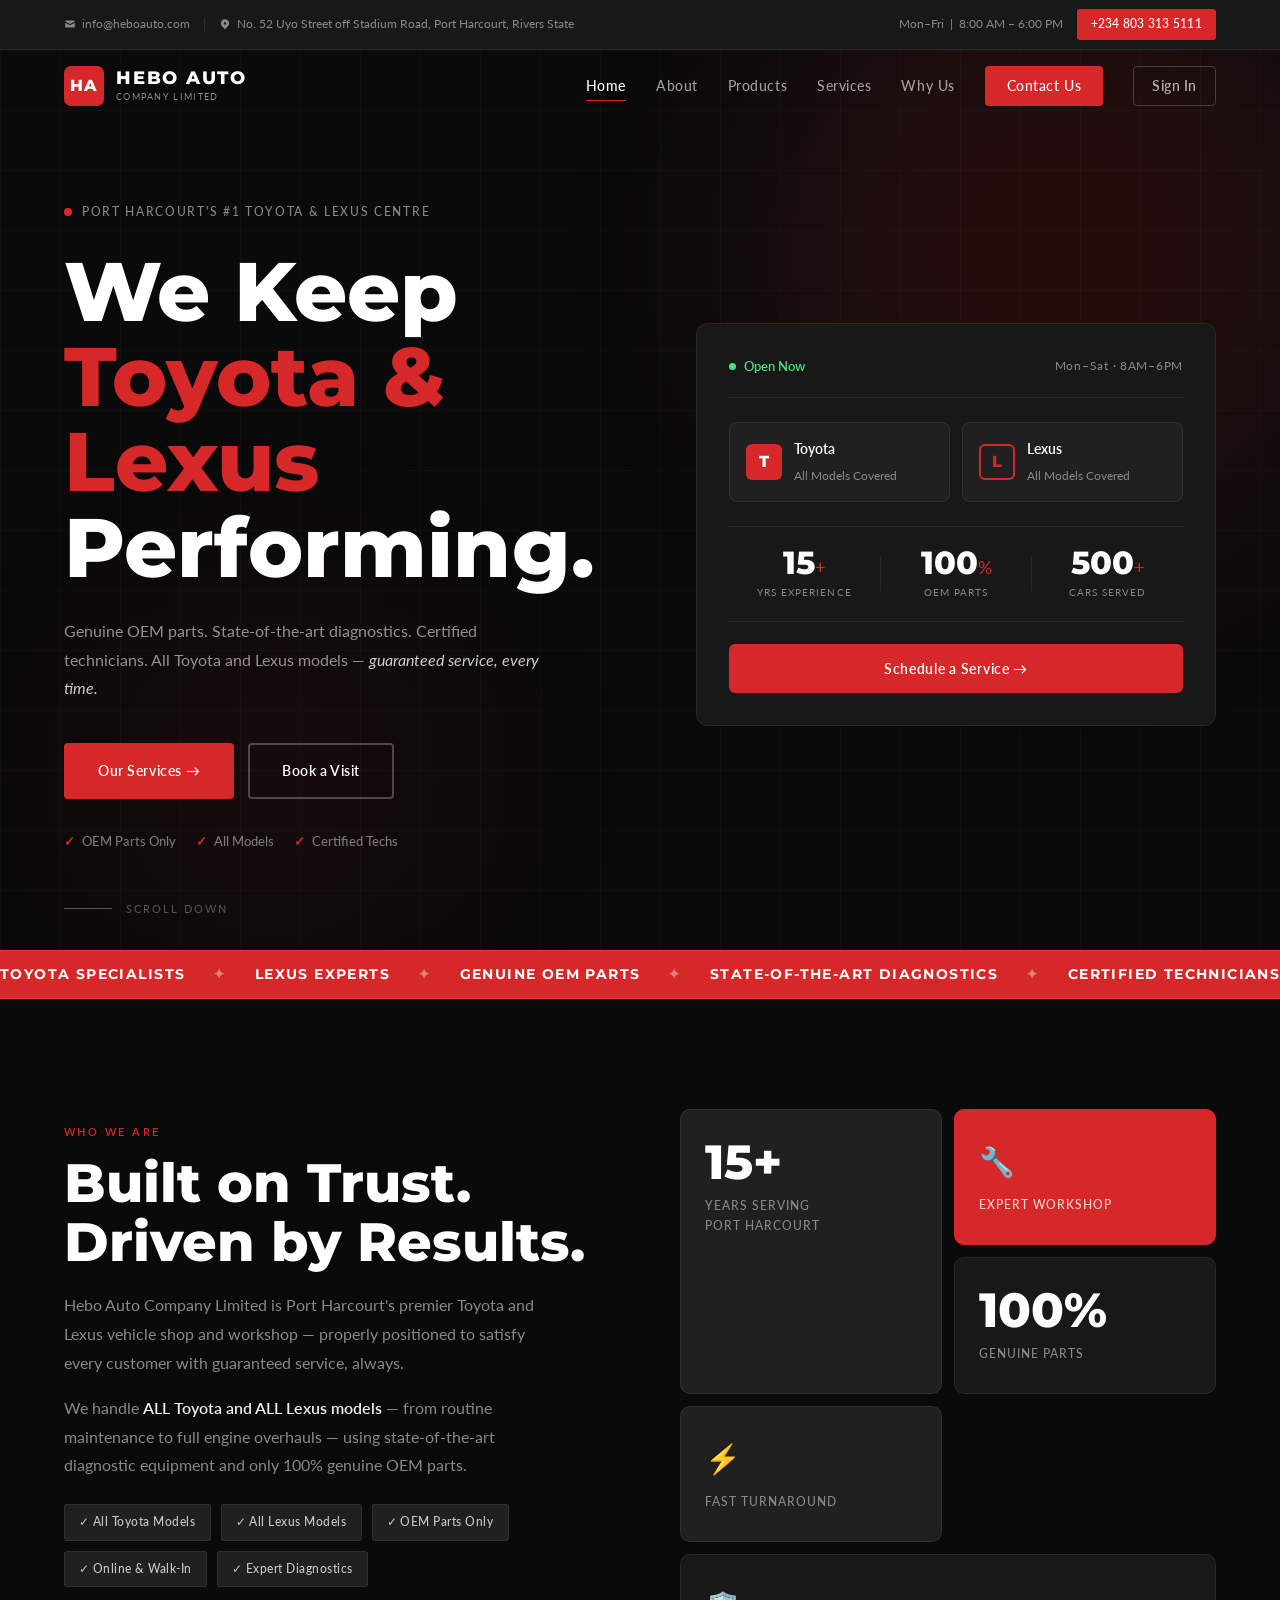
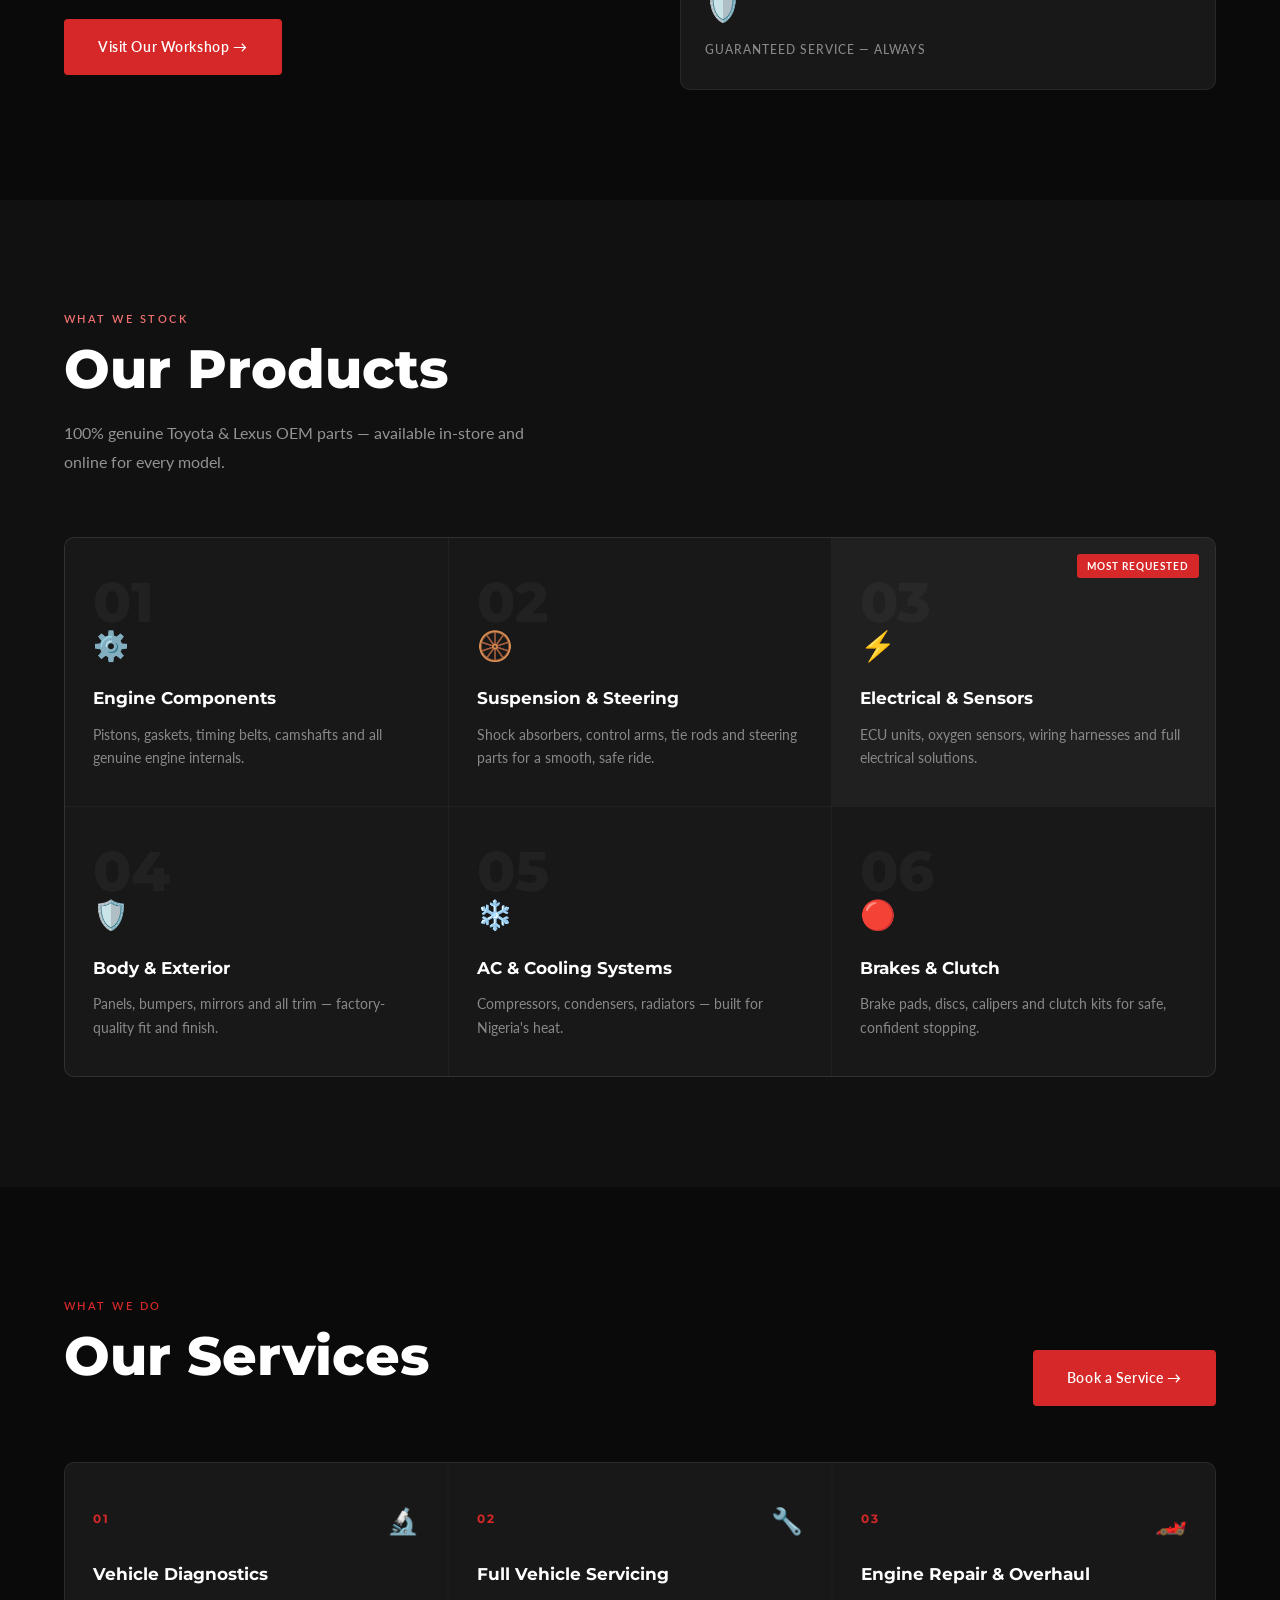
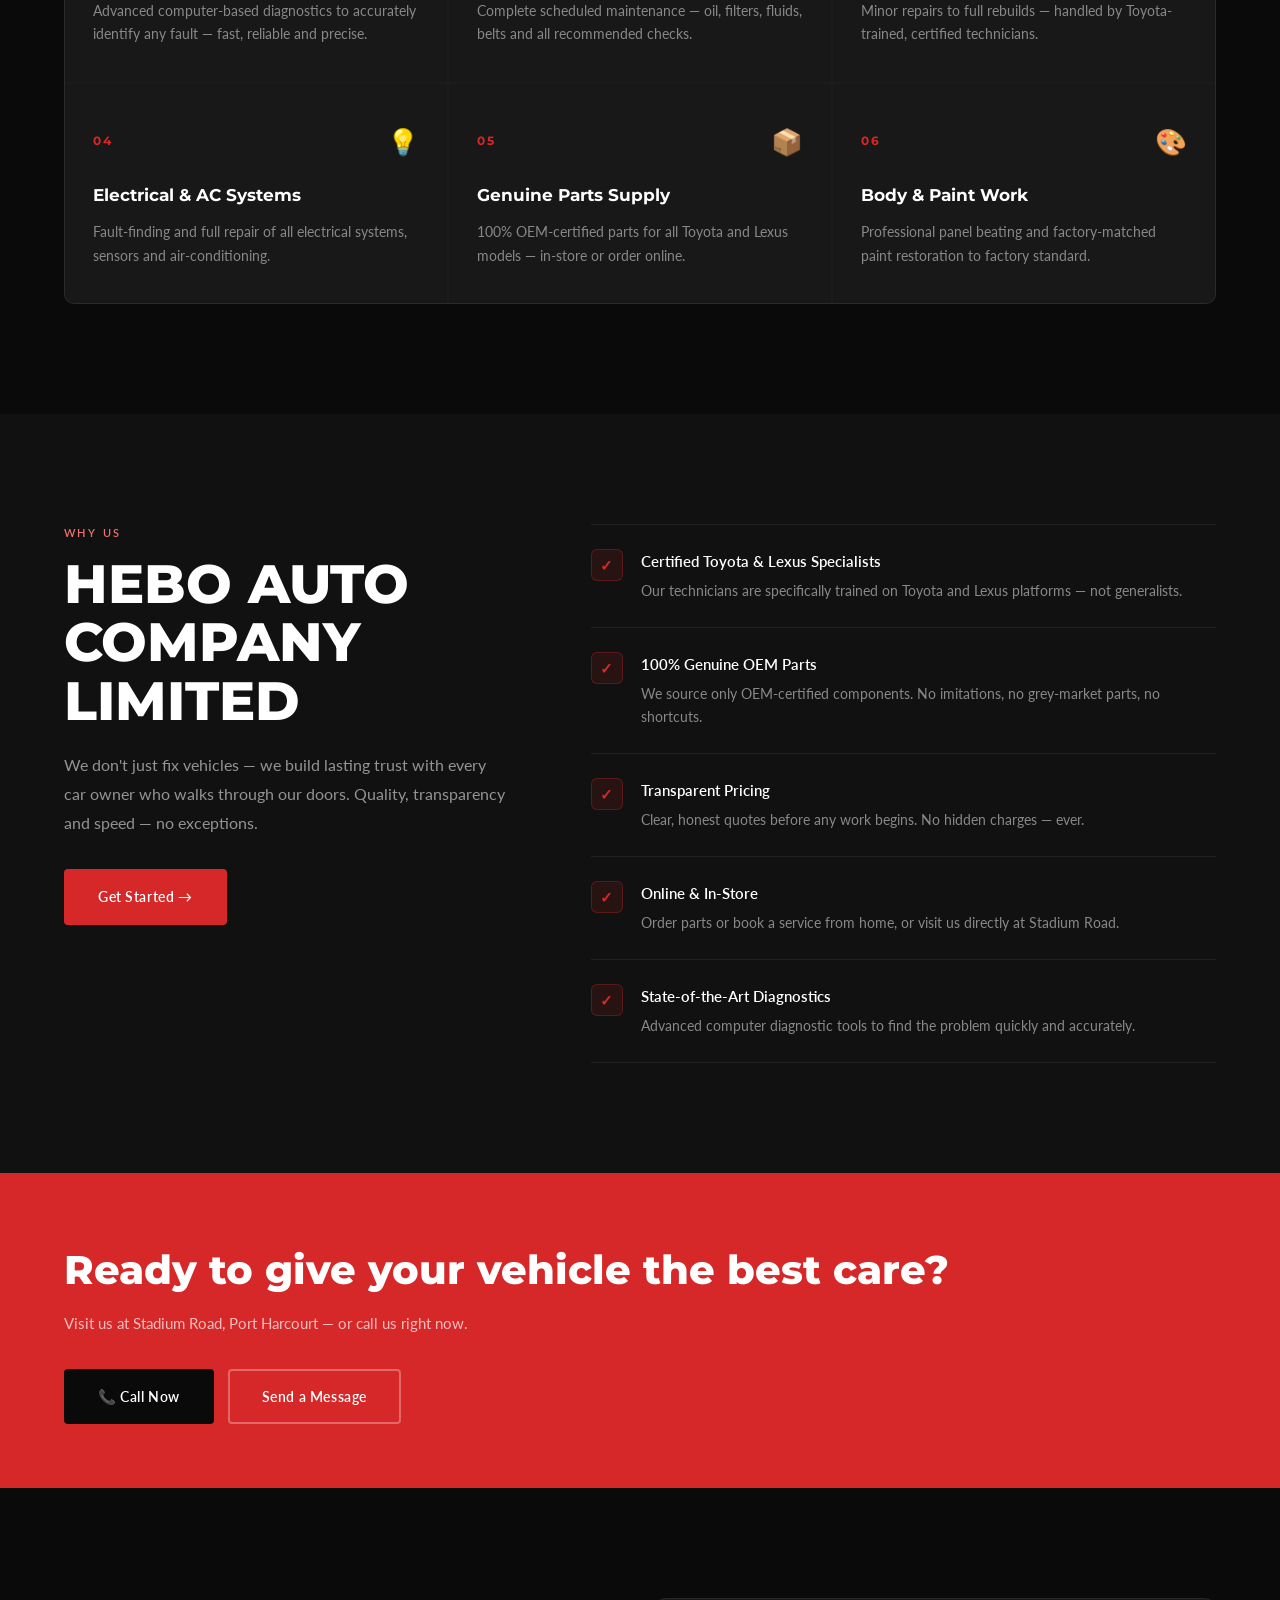
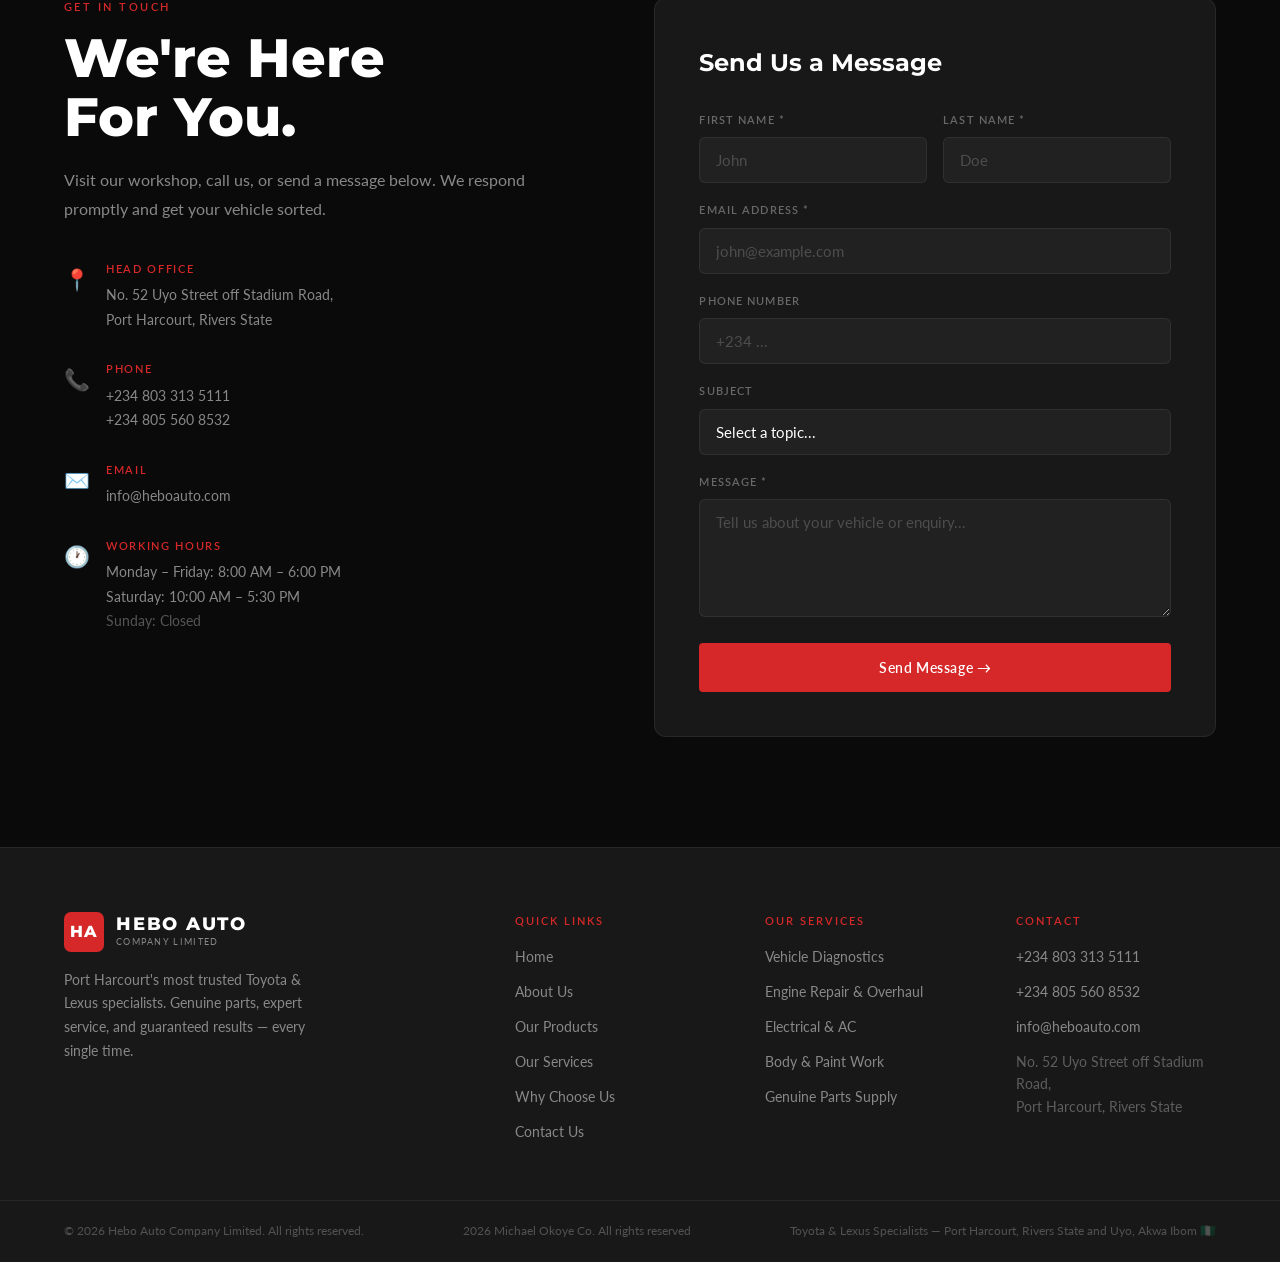
==== commit 8088320b: "Add files via upload" ====
--- a/index.html
+++ b/index.html
@@ -29,11 +29,11 @@
         <span class="tb-sep"></span>
         <span>
           <svg viewBox="0 0 20 20" fill="currentColor"><path fill-rule="evenodd" d="M5.05 4.05a7 7 0 119.9 9.9L10 18.9l-4.95-4.95a7 7 0 010-9.9zM10 11a2 2 0 100-4 2 2 0 000 4z" clip-rule="evenodd"/></svg>
-          No. 79 Stadium Road, Rumuomasi, Port Harcourt
+          No. 52 Uyo Street off Stadium Road, Port Harcourt, Rivers State
         </span>
       </div>
       <div class="tb-right">
-        <span class="tb-hours">Mon–Sat &nbsp;|&nbsp; 8:00 AM – 6:00 PM</span>
+        <span class="tb-hours">Mon–Fri &nbsp;|&nbsp; 8:00 AM – 6:00 PM</span>
         <a href="tel:+2348033135111" class="tb-phone">+234 803 313 5111</a>
       </div>
     </div>
@@ -362,8 +362,8 @@
   <section id="why" class="why">
     <div class="wrap why-inner">
       <div class="why-left anim-left">
-        <p class="label label--light">Why Hebo Auto</p>
-        <h2 class="sec-h2 sec-h2--light">The Hebo<br/>Difference</h2>
+        <p class="label label--light">Why US</p>
+        <h2 class="sec-h2 sec-h2--light">HEBO AUTO<br/>COMPANY LIMITED</h2>
         <p class="sec-p sec-p--light">We don't just fix vehicles — we build lasting trust with every car owner who walks through our doors. Quality, transparency and speed — no exceptions.</p>
         <a href="#contact" class="btn-red" style="margin-top:16px">Get Started →</a>
       </div>
@@ -437,7 +437,7 @@
             <span class="ci-ico">📍</span>
             <div>
               <strong>Head Office</strong>
-              <p>No. 79, Stadium Road, Rumuomasi / Elekahia,<br/>Port Harcourt, Rivers State</p>
+              <p>No. 52 Uyo Street off Stadium Road,<br/>Port Harcourt, Rivers State</p>
             </div>
           </div>
           <div class="ci">
@@ -459,7 +459,8 @@
             <span class="ci-ico">🕐</span>
             <div>
               <strong>Working Hours</strong>
-              <p>Monday – Saturday: 8:00 AM – 6:00 PM</p>
+              <p>Monday – Friday: 8:00 AM – 6:00 PM</p>
+              <p>Saturday: 10:00 AM – 5:30 PM</p>
               <p class="closed">Sunday: Closed</p>
             </div>
           </div>
@@ -547,12 +548,13 @@
         <a href="tel:+2348033135111">+234 803 313 5111</a>
         <a href="tel:+2348055608532">+234 805 560 8532</a>
         <a href="mailto:info@heboauto.com">info@heboauto.com</a>
-        <span>No. 79 Stadium Road,<br/>Port Harcourt, Rivers State</span>
+        <span>No. 52 Uyo Street off Stadium Road,<br/>Port Harcourt, Rivers State</span>
       </div>
     </div>
     <div class="footer-bottom">
-      <p>© 2025 Hebo Auto Company Limited. All rights reserved.</p>
-      <p>Toyota &amp; Lexus Specialists — Port Harcourt, Rivers State 🇳🇬</p>
+      <p>© 2026 Hebo Auto Company Limited. All rights reserved.</p>
+      <p> 2026 Michael Okoye Co. All rights reserved</p>
+      <p>Toyota &amp; Lexus Specialists — Port Harcourt, Rivers State and Uyo, Akwa Ibom 🇳🇬</p>
     </div>
   </footer>
 
